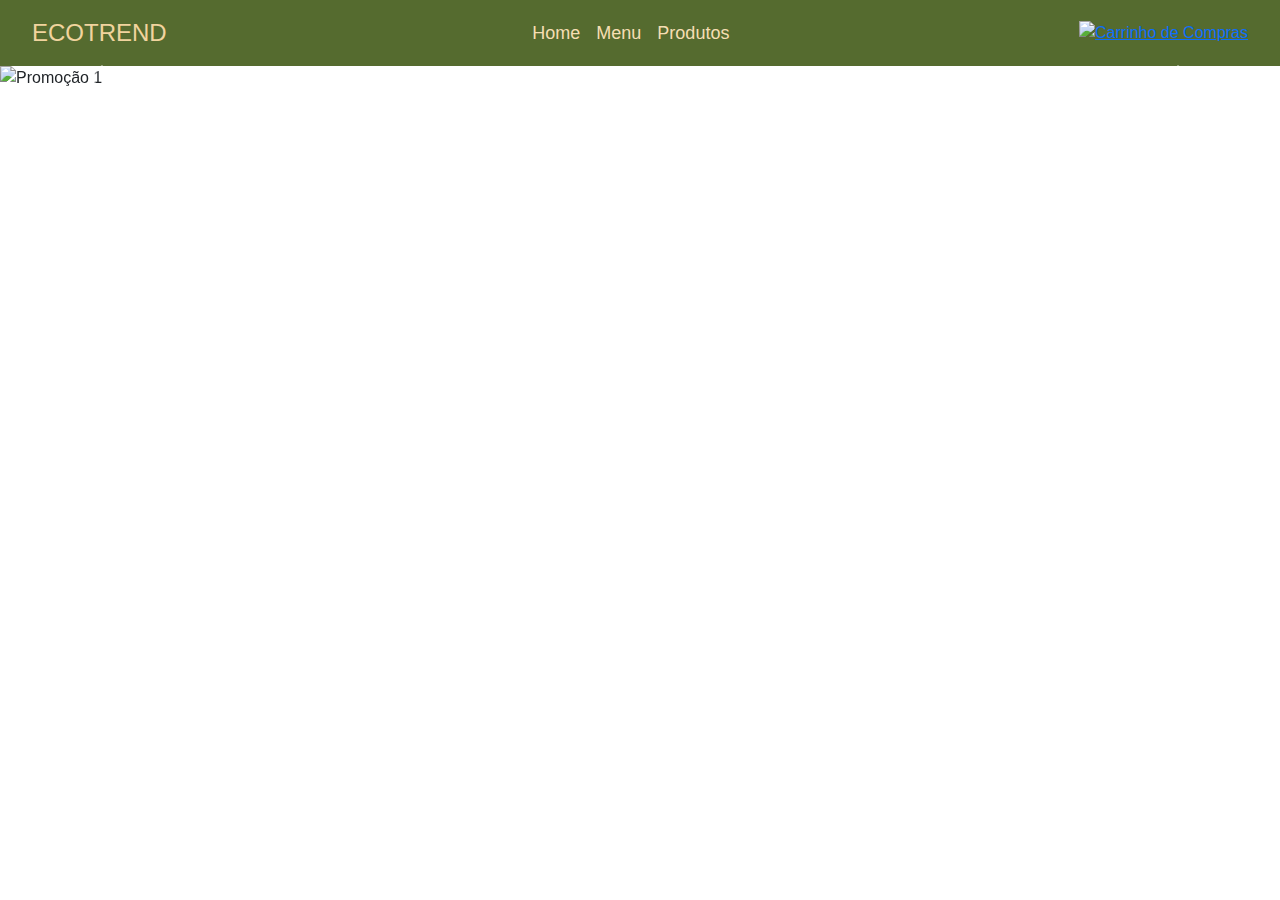
==== index.html @ 64602dff "Começo do trabalho" ====
<!DOCTYPE html>
<html lang="pt-br">
<head>
    <meta charset="UTF-8">
    <meta name="viewport" content="width=device-width, initial-scale=1.0">
    <title>Nome da loja</title>
    <link href="https://cdn.jsdelivr.net/npm/bootstrap@5.3.0/dist/css/bootstrap.min.css" rel="stylesheet">
    <link rel="stylesheet" href="styles.css">
</head>
<body>
    <nav class="navbar navbar-expand-lg navbar-light">
        <div class="container-fluid">
            <a class="navbar-brand" href="#">ECOTREND</a>
            <button class="navbar-toggler" type="button" data-bs-toggle="collapse" data-bs-target="#navbarNav" aria-controls="navbarNav" aria-expanded="false" aria-label="Toggle navigation">
                <span class="navbar-toggler-icon"></span>
            </button>
            <div class="collapse navbar-collapse justify-content-center" id="navbarNav">
                <ul class="navbar-nav">
                    <li class="nav-item">
                        <a class="nav-link" href="#">Home</a>
                    </li>
                    <li class="nav-item">
                        <a class="nav-link" href="#">Menu</a>
                    </li>
                    <li class="nav-item">
                        <a class="nav-link" href="#">Produtos</a>
                    </li>
                </ul>
            </div>
            <div class="d-flex">
                <a href="#">
                    <img src="https://img.icons8.com/ios-filled/50/ffffff/shopping-cart.png" alt="Carrinho de Compras">
                </a>
            </div>
        </div>
    </nav>
    
    <div id="promoCarousel" class="carousel slide" data-bs-ride="carousel">
        <div class="carousel-inner">
            <div class="carousel-item active">
                <img src="https://via.placeholder.com/1200x400.png?text=Promoção+1" class="d-block w-100" alt="Promoção 1">
                <div class="carousel-caption d-none d-md-block">
                    <h5>Promoção Especial de Produtos Sustentáveis</h5>
                    <p>Descontos de até 50% em produtos selecionados.</p>
                </div>
            </div>
            <div class="carousel-item">
                <img src="https://via.placeholder.com/1200x400.png?text=Produto+Em+Destaque" class="d-block w-100" alt="Produto Em Destaque">
                <div class="carousel-caption d-none d-md-block">
                    <h5>Novidade: Produtos 100% Ecológicos</h5>
                    <p>Explore nossa nova linha de produtos totalmente sustentáveis.</p>
                </div>
            </div>
            <div class="carousel-item">
                <img src="https://via.placeholder.com/1200x400.png?text=Promoção+3" class="d-block w-100" alt="Promoção 3">
                <div class="carousel-caption d-none d-md-block">
                    <h5>Frete Grátis</h5>
                    <p>Aproveite frete grátis em todas as compras acima de R$100.</p>
                </div>
            </div>
        </div>
        <button class="carousel-control-prev" type="button" data-bs-target="#promoCarousel" data-bs-slide="prev">
            <span class="carousel-control-prev-icon" aria-hidden="true"></span>
            <span class="visually-hidden">Previous</span>
        </button>
        <button class="carousel-control-next" type="button" data-bs-target="#promoCarousel" data-bs-slide="next">
            <span class="carousel-control-next-icon" aria-hidden="true"></span>
            <span class="visually-hidden">Next</span>
        </button>
    </div>
    <script src="https://cdn.jsdelivr.net/npm/@popperjs/core@2.11.6/dist/umd/popper.min.js"></script>
    <script src="https://cdn.jsdelivr.net/npm/bootstrap@5.3.0/dist/js/bootstrap.min.js"></script>
</body>
</html>
---- styles.css ----
* {
    margin: 0;
    padding: 0;
    box-sizing: border-box;
}

body {
    font-family: 'Segoe UI', Tahoma, Geneva, Verdana, sans-serif;
}

.navbar-expand-lg {
    background-color: #556B2F; 
    padding: 10px 20px;
}

.barra_navegacao {
    display: flex;
    align-items: center;
    justify-content: space-between;
    position: relative;
}

.navbar-brand {
    color: #f1d49e;
    font-size: 24px;
    text-decoration: none; 
}

.navbar-brand:hover {
    color: #f1d49e; 
    text-decoration: none; 
}

.menu-centralizado {
    position: absolute;
    left: 50%;
    transform: translateX(-50%);
}

.menu {
    list-style: none;
    display: flex;
    gap: 2px;
}

.nav-link {
    color: #F5DEB3;
    text-decoration: none;
    font-size: 18px;
}

.nav-link:hover {
    color: #ffffff; 
}

.cart-icon {
    flex: 1;
    text-align: right;
}

.cart-icon img {
    width: 24px;
    height: 24px;
}
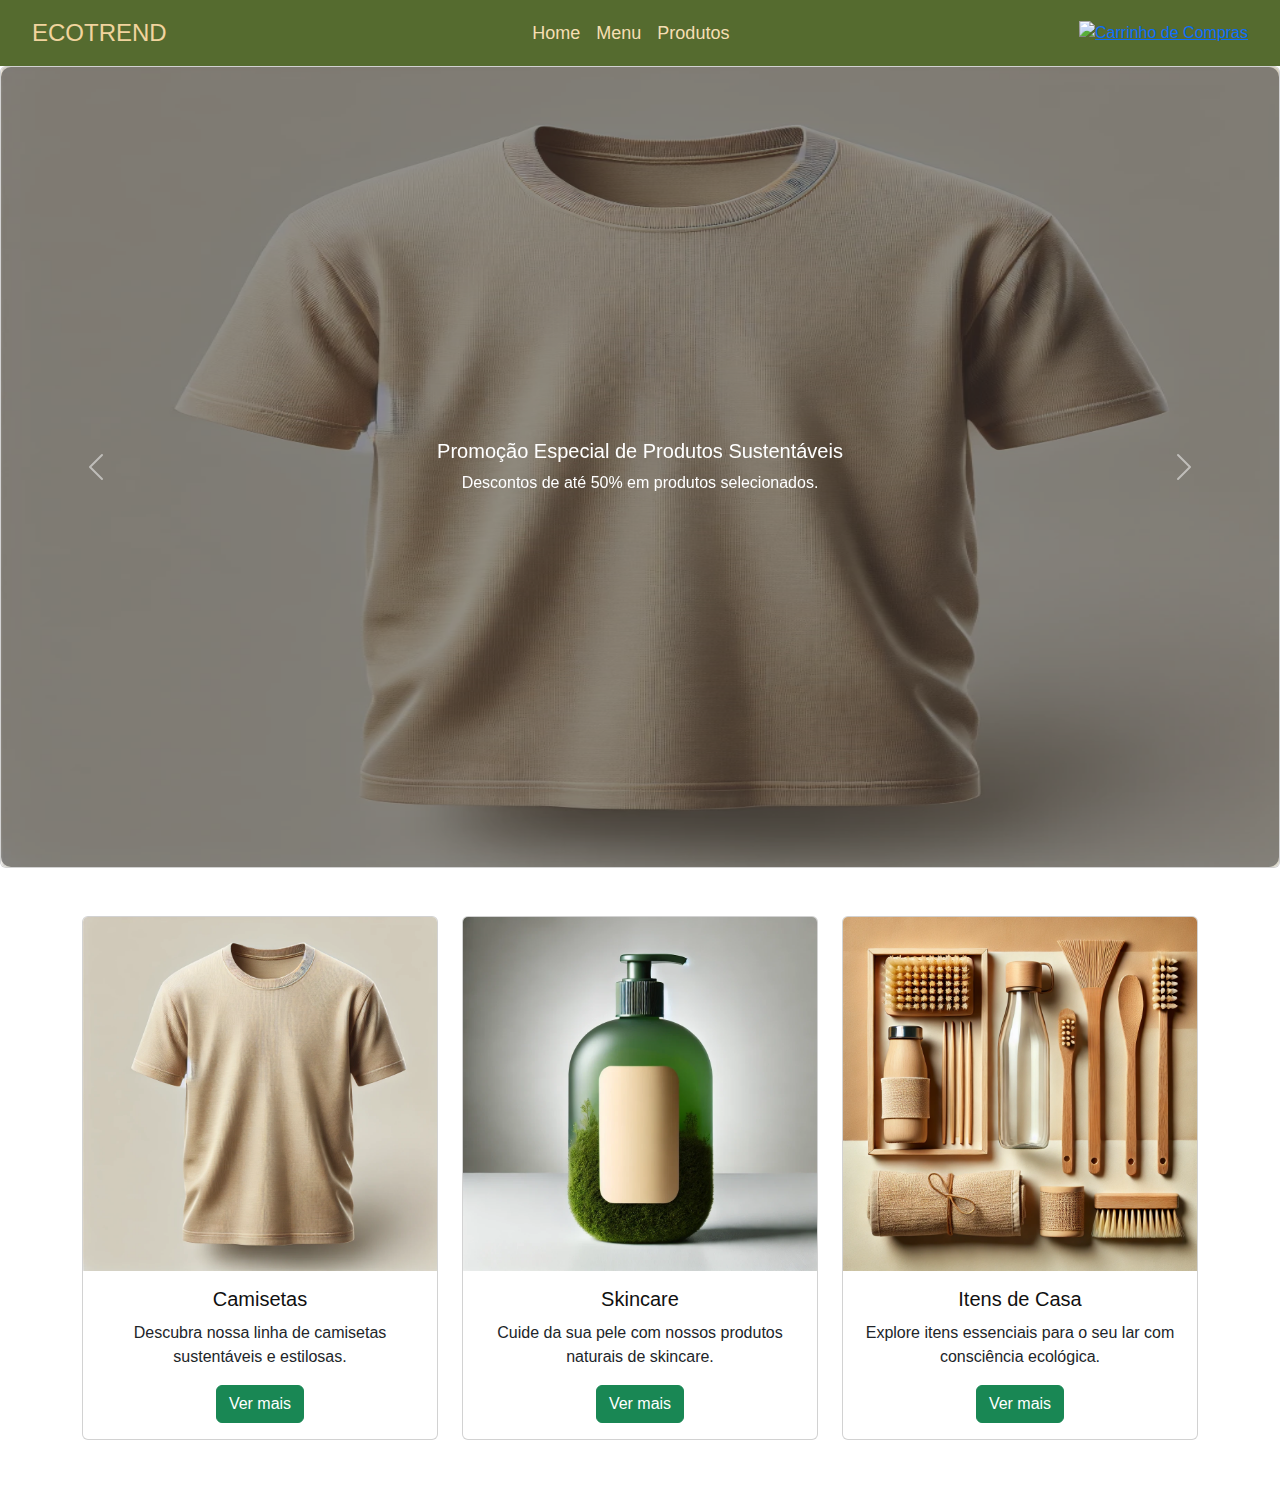
==== commit 859c5c55: "implementação de cards" ====
--- a/index.html
+++ b/index.html
@@ -3,7 +3,7 @@
 <head>
     <meta charset="UTF-8">
     <meta name="viewport" content="width=device-width, initial-scale=1.0">
-    <title>Nome da loja</title>
+    <title>ECOTREND</title>
     <link href="https://cdn.jsdelivr.net/npm/bootstrap@5.3.0/dist/css/bootstrap.min.css" rel="stylesheet">
     <link rel="stylesheet" href="styles.css">
 </head>
@@ -37,28 +37,39 @@
     
     <div id="promoCarousel" class="carousel slide" data-bs-ride="carousel">
         <div class="carousel-inner">
+
             <div class="carousel-item active">
-                <img src="https://via.placeholder.com/1200x400.png?text=Promoção+1" class="d-block w-100" alt="Promoção 1">
-                <div class="carousel-caption d-none d-md-block">
-                    <h5>Promoção Especial de Produtos Sustentáveis</h5>
-                    <p>Descontos de até 50% em produtos selecionados.</p>
+                <div class="card text-white">
+                    <img src="/img/camiseta2.webp" class="card-img" alt="Promoção 1">
+                    <div class="card-img-overlay d-flex flex-column justify-content-center align-items-center">
+                        <h5 class="card-text">Promoção Especial de Produtos Sustentáveis</h5>
+                        <p class="card-text">Descontos de até 50% em produtos selecionados.</p>
+                    </div>
                 </div>
             </div>
+
             <div class="carousel-item">
-                <img src="https://via.placeholder.com/1200x400.png?text=Produto+Em+Destaque" class="d-block w-100" alt="Produto Em Destaque">
-                <div class="carousel-caption d-none d-md-block">
-                    <h5>Novidade: Produtos 100% Ecológicos</h5>
-                    <p>Explore nossa nova linha de produtos totalmente sustentáveis.</p>
+                <div class="card text-white">
+                    <img src="/img/gel_limpeza.webp" class="card-img" alt="Produto Em Destaque">
+                    <div class="card-img-overlay d-flex flex-column justify-content-center align-items-center">
+                        <h5 class="card-text">Novidade: Produtos 100% Ecológicos</h5>
+                        <p class="card-text">Explore nossa nova linha de produtos totalmente sustentáveis.</p>
+                    </div>
                 </div>
             </div>
+
             <div class="carousel-item">
-                <img src="https://via.placeholder.com/1200x400.png?text=Promoção+3" class="d-block w-100" alt="Promoção 3">
-                <div class="carousel-caption d-none d-md-block">
-                    <h5>Frete Grátis</h5>
-                    <p>Aproveite frete grátis em todas as compras acima de R$100.</p>
+                <div class="card text-white">
+                    <img src="/img/itens.webp" class="card-img" alt="Promoção 3">
+                    <div class="card-img-overlay d-flex flex-column justify-content-center align-items-center">
+                        <h5 class="card-text">Frete Grátis</h5>
+                        <p class="card-text">Aproveite frete grátis em todas as compras acima de R$100.</p>
+                    </div>
                 </div>
             </div>
+
         </div>
+
         <button class="carousel-control-prev" type="button" data-bs-target="#promoCarousel" data-bs-slide="prev">
             <span class="carousel-control-prev-icon" aria-hidden="true"></span>
             <span class="visually-hidden">Previous</span>
@@ -68,6 +79,42 @@
             <span class="visually-hidden">Next</span>
         </button>
     </div>
+    <div class="container my-5">
+        <div class="row">
+            <div class="col-md-4">
+                <div class="card">
+                    <img src="/img/camiseta2.webp" class="card-img-top" alt="Camisetas">
+                    <div class="card-body text-center">
+                        <h5 class="card-title">Camisetas</h5>
+                        <p class="card-text">Descubra nossa linha de camisetas sustentáveis e estilosas.</p>
+                        <a href="camisetas.html" class="btn btn-success">Ver mais</a>
+                    </div>
+                </div>
+            </div>
+            <div class="col-md-4">
+                <div class="card">
+                    <img src="/img/gel_limpeza.webp" class="card-img-top" alt="Skincare">
+                    <div class="card-body text-center">
+                        <h5 class="card-title">Skincare</h5>
+                        <p class="card-text">Cuide da sua pele com nossos produtos naturais de skincare.</p>
+                        <a href="#" class="btn btn-success">Ver mais</a>
+                    </div>
+                </div>
+            </div>
+            <div class="col-md-4">
+                <div class="card">
+                    <img src="/img/itens.webp" class="card-img-top" alt="Itens de Casa">
+                    <div class="card-body text-center">
+                        <h5 class="card-title">Itens de Casa</h5>
+                        <p class="card-text">Explore itens essenciais para o seu lar com consciência ecológica.</p>
+                        <a href="#" class="btn btn-success">Ver mais</a>
+                    </div>
+                </div>
+            </div>
+        </div>
+    </div>
+
+
     <script src="https://cdn.jsdelivr.net/npm/@popperjs/core@2.11.6/dist/umd/popper.min.js"></script>
     <script src="https://cdn.jsdelivr.net/npm/bootstrap@5.3.0/dist/js/bootstrap.min.js"></script>
 </body>
--- a/styles.css
+++ b/styles.css
@@ -62,3 +62,21 @@
     width: 24px;
     height: 24px;
 }
+
+.card-img {
+    width: 100%;
+    height: 800px;
+}
+
+.card-img-overlay {
+    background-color: rgba(45, 44, 44, 0.5); 
+    padding: 30px;
+    border-radius: 10px;
+    text-align: center;
+}
+
+.card-title{
+    color: #101010; 
+    margin-bottom: 10px;
+}
+
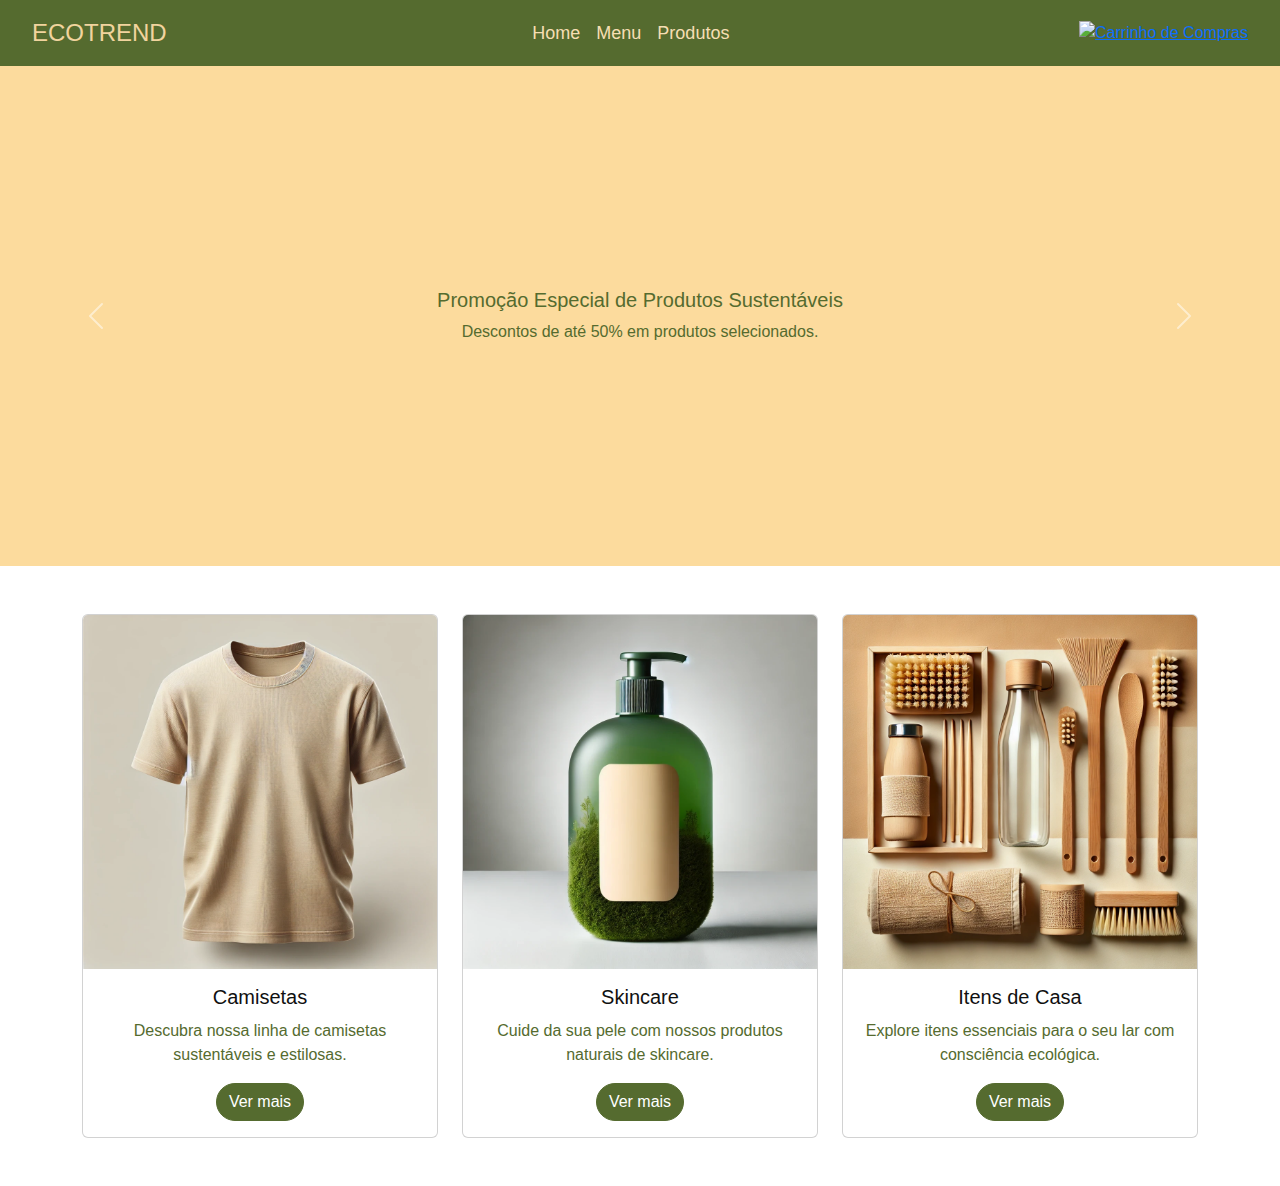
==== commit a95e5ba4: "Estilização do carrosel e da pagina secundaria" ====
--- a/index.html
+++ b/index.html
@@ -38,37 +38,34 @@
     <div id="promoCarousel" class="carousel slide" data-bs-ride="carousel">
         <div class="carousel-inner">
 
-            <div class="carousel-item active">
-                <div class="card text-white">
-                    <img src="/img/camiseta2.webp" class="card-img" alt="Promoção 1">
-                    <div class="card-img-overlay d-flex flex-column justify-content-center align-items-center">
-                        <h5 class="card-text">Promoção Especial de Produtos Sustentáveis</h5>
-                        <p class="card-text">Descontos de até 50% em produtos selecionados.</p>
+            <div id="promoCarousel" class="carousel slide" data-bs-ride="carousel">
+                <div class="carousel-inner">
+        
+                    
+                    <div class="carousel-item active" style="background-color: #fcdb9d; height: 500px;"> <!-- Alterar a cor aqui -->
+                        <div class="d-flex flex-column justify-content-center align-items-center h-100 text-white">
+                            <h5 class="card-text">Promoção Especial de Produtos Sustentáveis</h5>
+                            <p class="card-text">Descontos de até 50% em produtos selecionados.</p>
+                        </div>
                     </div>
+        
+                    
+                    <div class="carousel-item" style="background-color: #fcdb9d; height: 500px;"> <!-- Alterar a cor aqui -->
+                        <div class="d-flex flex-column justify-content-center align-items-center h-100 text-white">
+                            <h5 class="card-text">Novidade: Produtos 100% Ecológicos</h5>
+                            <p class="card-text">Explore nossa nova linha de produtos totalmente sustentáveis.</p>
+                        </div>
+                    </div>
+        
+                    
+                    <div class="carousel-item" style="background-color: #fcdb9d; height: 500px;"> <!-- Alterar a cor aqui -->
+                        <div class="d-flex flex-column justify-content-center align-items-center h-100 text-white">
+                            <h5 class="card-text">Frete Grátis</h5>
+                            <p class="card-text">Aproveite frete grátis em todas as compras acima de R$100.</p>
+                        </div>
+                    </div>
+        
                 </div>
-            </div>
-
-            <div class="carousel-item">
-                <div class="card text-white">
-                    <img src="/img/gel_limpeza.webp" class="card-img" alt="Produto Em Destaque">
-                    <div class="card-img-overlay d-flex flex-column justify-content-center align-items-center">
-                        <h5 class="card-text">Novidade: Produtos 100% Ecológicos</h5>
-                        <p class="card-text">Explore nossa nova linha de produtos totalmente sustentáveis.</p>
-                    </div>
-                </div>
-            </div>
-
-            <div class="carousel-item">
-                <div class="card text-white">
-                    <img src="/img/itens.webp" class="card-img" alt="Promoção 3">
-                    <div class="card-img-overlay d-flex flex-column justify-content-center align-items-center">
-                        <h5 class="card-text">Frete Grátis</h5>
-                        <p class="card-text">Aproveite frete grátis em todas as compras acima de R$100.</p>
-                    </div>
-                </div>
-            </div>
-
-        </div>
 
         <button class="carousel-control-prev" type="button" data-bs-target="#promoCarousel" data-bs-slide="prev">
             <span class="carousel-control-prev-icon" aria-hidden="true"></span>
--- a/styles.css
+++ b/styles.css
@@ -63,9 +63,10 @@
     height: 24px;
 }
 
-.card-img {
-    width: 100%;
-    height: 800px;
+
+
+.card-text{
+    color: #556B2F;
 }
 
 .card-img-overlay {
@@ -80,3 +81,21 @@
     margin-bottom: 10px;
 }
 
+
+.camisetashtml{
+    background-color: #F5DEB3;
+}
+
+.card-preco{
+    color: #101010;
+}
+
+.btn{
+    background-color: #556B2F;
+    border-color: #556B2F;
+    border-radius:20px;
+}
+
+.btn-success:hover{
+   background-color: #556B2F;
+}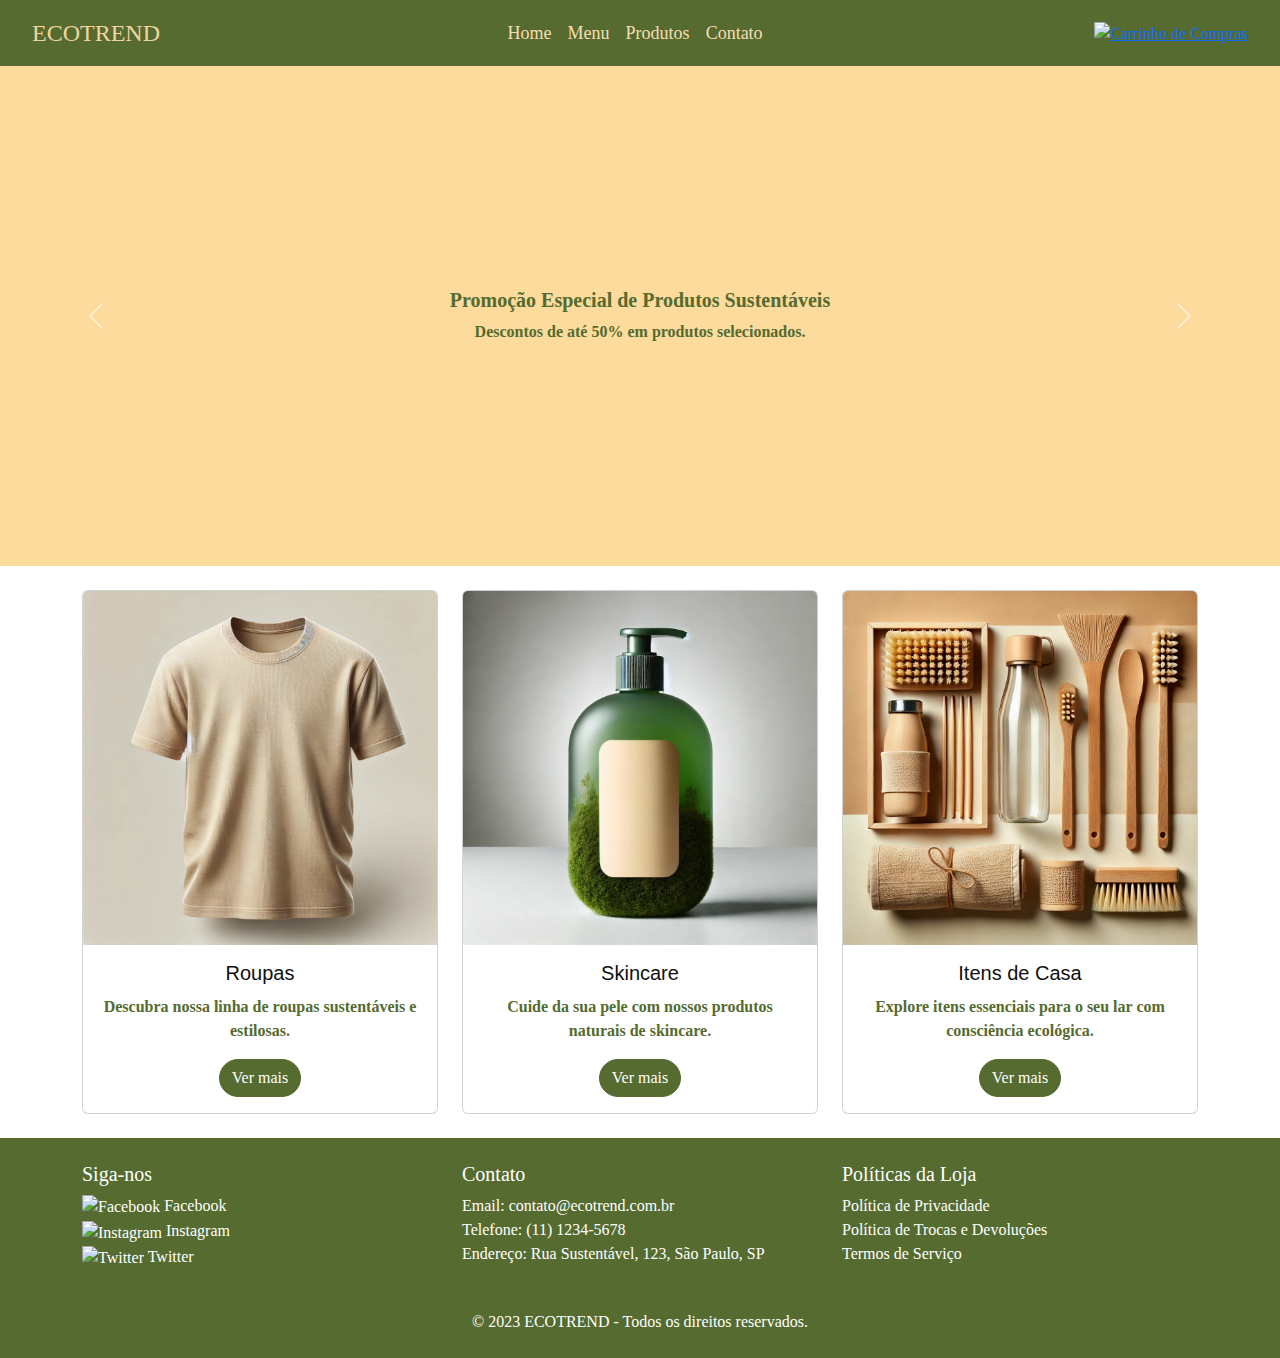
==== commit 82b26972: "Finalização do site" ====
--- a/index.html
+++ b/index.html
@@ -25,6 +25,9 @@
                     <li class="nav-item">
                         <a class="nav-link" href="#">Produtos</a>
                     </li>
+                    <li class="nav-item">
+                        <a class="nav-link" href="contatos.html">Contato</a>
+                    </li>
                 </ul>
             </div>
             <div class="d-flex">
@@ -37,35 +40,27 @@
     
     <div id="promoCarousel" class="carousel slide" data-bs-ride="carousel">
         <div class="carousel-inner">
+            <div class="carousel-item active" style="background-color: #fcdb9d; height: 500px;"> 
+                <div class="d-flex flex-column justify-content-center align-items-center h-100 text-white">
+                    <h5 class="card-text">Promoção Especial de Produtos Sustentáveis</h5>
+                    <p class="card-text">Descontos de até 50% em produtos selecionados.</p>
+                </div>
+            </div>
 
-            <div id="promoCarousel" class="carousel slide" data-bs-ride="carousel">
-                <div class="carousel-inner">
-        
-                    
-                    <div class="carousel-item active" style="background-color: #fcdb9d; height: 500px;"> <!-- Alterar a cor aqui -->
-                        <div class="d-flex flex-column justify-content-center align-items-center h-100 text-white">
-                            <h5 class="card-text">Promoção Especial de Produtos Sustentáveis</h5>
-                            <p class="card-text">Descontos de até 50% em produtos selecionados.</p>
-                        </div>
-                    </div>
-        
-                    
-                    <div class="carousel-item" style="background-color: #fcdb9d; height: 500px;"> <!-- Alterar a cor aqui -->
-                        <div class="d-flex flex-column justify-content-center align-items-center h-100 text-white">
-                            <h5 class="card-text">Novidade: Produtos 100% Ecológicos</h5>
-                            <p class="card-text">Explore nossa nova linha de produtos totalmente sustentáveis.</p>
-                        </div>
-                    </div>
-        
-                    
-                    <div class="carousel-item" style="background-color: #fcdb9d; height: 500px;"> <!-- Alterar a cor aqui -->
-                        <div class="d-flex flex-column justify-content-center align-items-center h-100 text-white">
-                            <h5 class="card-text">Frete Grátis</h5>
-                            <p class="card-text">Aproveite frete grátis em todas as compras acima de R$100.</p>
-                        </div>
-                    </div>
-        
+            <div class="carousel-item" style="background-color: #fcdb9d; height: 500px;">  
+                <div class="d-flex flex-column justify-content-center align-items-center h-100 text-white">
+                    <h5 class="card-text">Novidade: Produtos 100% Ecológicos</h5>
+                    <p class="card-text">Explore nossa nova linha de produtos totalmente sustentáveis.</p>
                 </div>
+            </div>
+
+            <div class="carousel-item" style="background-color: #fcdb9d; height: 500px;">
+                <div class="d-flex flex-column justify-content-center align-items-center h-100 text-white">
+                    <h5 class="card-text">Frete Grátis</h5>
+                    <p class="card-text">Aproveite frete grátis em todas as compras acima de R$100.</p>
+                </div>
+            </div>
+        </div>
 
         <button class="carousel-control-prev" type="button" data-bs-target="#promoCarousel" data-bs-slide="prev">
             <span class="carousel-control-prev-icon" aria-hidden="true"></span>
@@ -76,14 +71,16 @@
             <span class="visually-hidden">Next</span>
         </button>
     </div>
-    <div class="container my-5">
+
+    
+    <div class="container my-4">
         <div class="row">
             <div class="col-md-4">
                 <div class="card">
                     <img src="/img/camiseta2.webp" class="card-img-top" alt="Camisetas">
                     <div class="card-body text-center">
-                        <h5 class="card-title">Camisetas</h5>
-                        <p class="card-text">Descubra nossa linha de camisetas sustentáveis e estilosas.</p>
+                        <h5 class="card-title">Roupas</h5>
+                        <p class="card-text">Descubra nossa linha de roupas sustentáveis e estilosas.</p>
                         <a href="camisetas.html" class="btn btn-success">Ver mais</a>
                     </div>
                 </div>
@@ -94,7 +91,7 @@
                     <div class="card-body text-center">
                         <h5 class="card-title">Skincare</h5>
                         <p class="card-text">Cuide da sua pele com nossos produtos naturais de skincare.</p>
-                        <a href="#" class="btn btn-success">Ver mais</a>
+                        <a href="skincare.html" class="btn btn-success">Ver mais</a>
                     </div>
                 </div>
             </div>
@@ -104,15 +101,52 @@
                     <div class="card-body text-center">
                         <h5 class="card-title">Itens de Casa</h5>
                         <p class="card-text">Explore itens essenciais para o seu lar com consciência ecológica.</p>
-                        <a href="#" class="btn btn-success">Ver mais</a>
+                        <a href="casa.html" class="btn btn-success">Ver mais</a>
                     </div>
                 </div>
             </div>
         </div>
     </div>
 
+    
+</body>
+<footer class="custom-footer text-white py-4">
+    <div class="container">
+        <div class="row">
+            <div class="col-md-4">
+                <h5>Siga-nos</h5>
+                <ul class="list-unstyled">
+                    <li><a href="#" class="text-white text-decoration-none"><img src="https://img.icons8.com/ios-filled/24/ffffff/facebook.png" alt="Facebook"> Facebook</a></li>
+                    <li><a href="#" class="text-white text-decoration-none"><img src="https://img.icons8.com/ios-filled/24/ffffff/instagram-new.png" alt="Instagram"> Instagram</a></li>
+                    <li><a href="#" class="text-white text-decoration-none"><img src="https://img.icons8.com/ios-filled/24/ffffff/twitter.png" alt="Twitter"> Twitter</a></li>
+                </ul>
+            </div>
+
+            <div class="col-md-4">
+                <h5>Contato</h5>
+                <ul class="list-unstyled">
+                    <li>Email: contato@ecotrend.com.br</li>
+                    <li>Telefone: (11) 1234-5678</li>
+                    <li>Endereço: Rua Sustentável, 123, São Paulo, SP</li>
+                </ul>
+            </div>
+            <div class="col-md-4">
+                <h5>Políticas da Loja</h5>
+                <ul class="list-unstyled">
+                    <li><a href="#" class="text-white text-decoration-none">Política de Privacidade</a></li>
+                    <li><a href="#" class="text-white text-decoration-none">Política de Trocas e Devoluções</a></li>
+                    <li><a href="#" class="text-white text-decoration-none">Termos de Serviço</a></li>
+                </ul>
+            </div>
+        </div>
+
+        <div class="text-center mt-4">
+            <p class="mb-0">© 2023 ECOTREND - Todos os direitos reservados.</p>
+        </div>
+    </div>
+</footer>
 
     <script src="https://cdn.jsdelivr.net/npm/@popperjs/core@2.11.6/dist/umd/popper.min.js"></script>
     <script src="https://cdn.jsdelivr.net/npm/bootstrap@5.3.0/dist/js/bootstrap.min.js"></script>
-</body>
+</footer>
 </html>
--- a/styles.css
+++ b/styles.css
@@ -1,3 +1,7 @@
+
+
+
+
 * {
     margin: 0;
     padding: 0;
@@ -5,7 +9,8 @@
 }
 
 body {
-    font-family: 'Segoe UI', Tahoma, Geneva, Verdana, sans-serif;
+    font-family: "Nanum Myeongjo", serif;
+    font-weight: 400;
 }
 
 .navbar-expand-lg {
@@ -67,6 +72,8 @@
 
 .card-text{
     color: #556B2F;
+    font-family: "Nanum Myeongjo", serif;
+    font-weight: 700;
 }
 
 .card-img-overlay {
@@ -79,6 +86,7 @@
 .card-title{
     color: #101010; 
     margin-bottom: 10px;
+    font-family:'Segoe UI', Tahoma, Geneva, Verdana, sans-serif;
 }
 
 
@@ -88,6 +96,9 @@
 
 .card-preco{
     color: #101010;
+    font-family:'Segoe UI', Tahoma, Geneva, Verdana, sans-serif;
+    font-weight: 500;
+    font-size: 19px;
 }
 
 .btn{
@@ -98,4 +109,30 @@
 
 .btn-success:hover{
    background-color: #556B2F;
-}+}
+
+form {
+    max-width: 600px;
+    margin: 0 auto;
+}
+
+h2 {
+    margin-bottom: 30px;
+}
+
+.contatos{
+    background-color: #F5DEB3;
+    font-family: "Nanum Myeongjo", serif;
+}
+
+#titulo_contatos{
+    color: #556B2F;
+}
+
+
+.custom-footer{
+    background-color: #556B2F; 
+}
+
+
+@import url('https://fonts.googleapis.com/css2?family=Nanum+Myeongjo:wght@400;700;800&display=swap');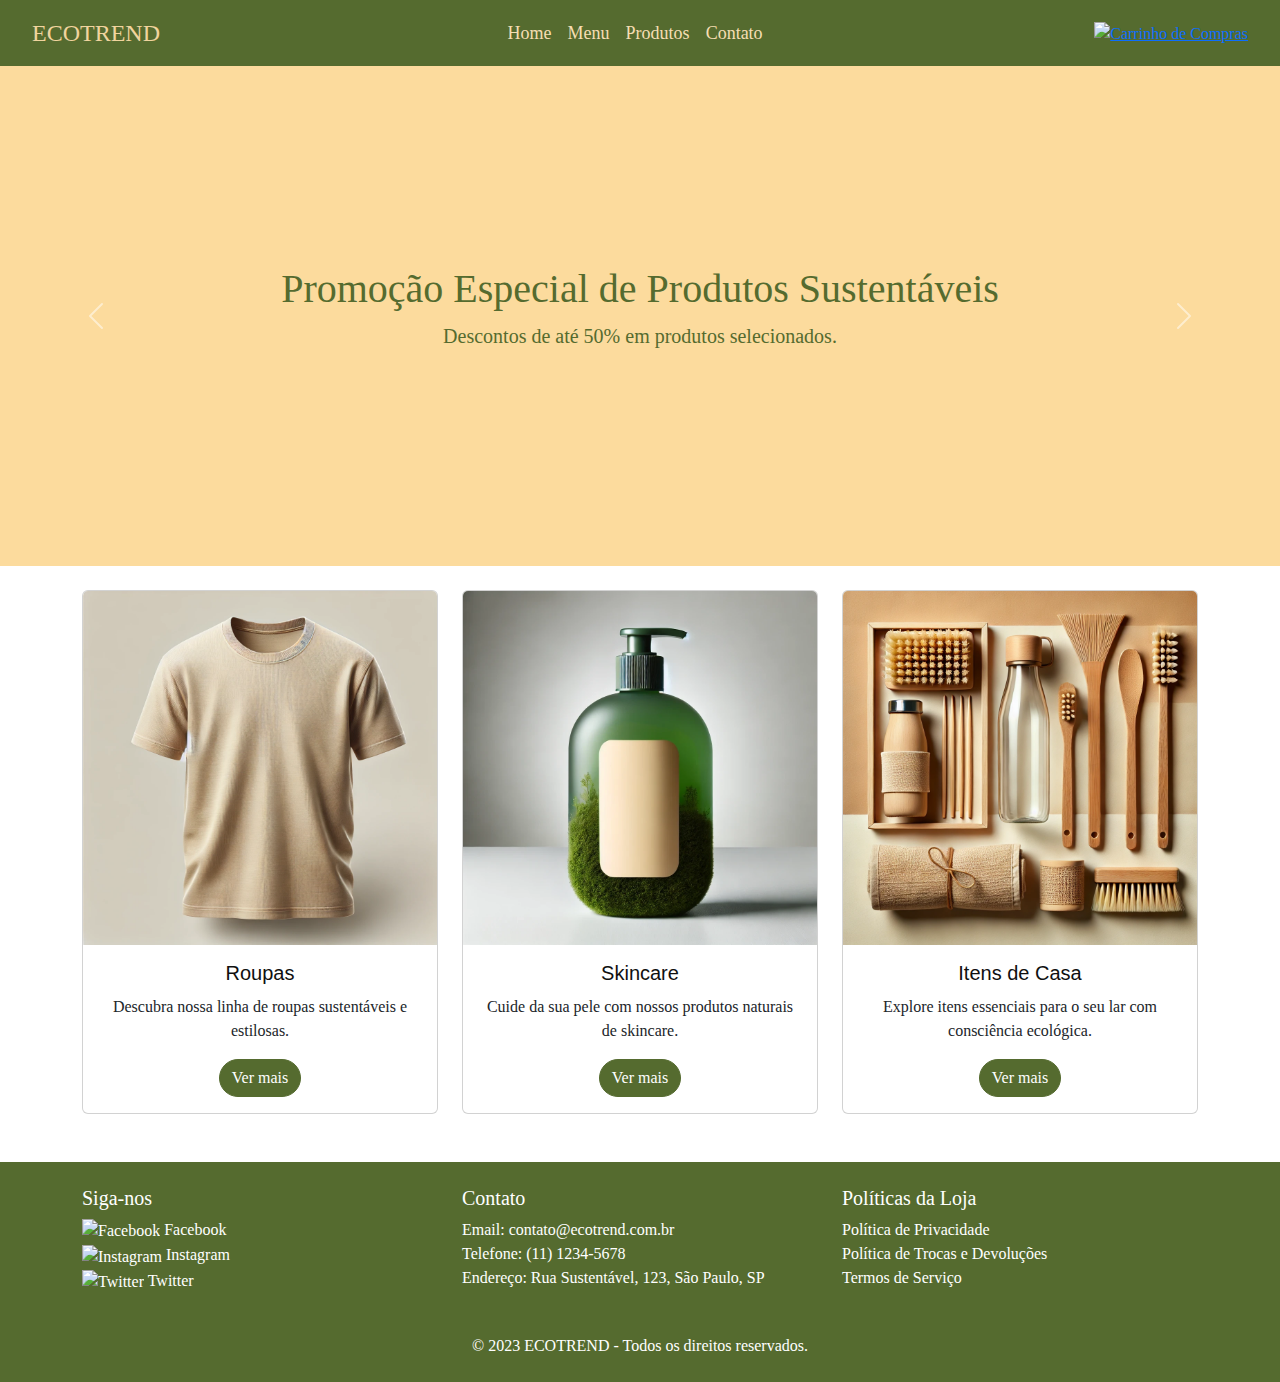
==== commit 15cef6aa: "A implemnetação de acessibilidade" ====
--- a/index.html
+++ b/index.html
@@ -37,27 +37,27 @@
             </div>
         </div>
     </nav>
-    
+
     <div id="promoCarousel" class="carousel slide" data-bs-ride="carousel">
         <div class="carousel-inner">
             <div class="carousel-item active" style="background-color: #fcdb9d; height: 500px;"> 
-                <div class="d-flex flex-column justify-content-center align-items-center h-100 text-white">
-                    <h5 class="card-text">Promoção Especial de Produtos Sustentáveis</h5>
-                    <p class="card-text">Descontos de até 50% em produtos selecionados.</p>
+                <div class="d-flex flex-column justify-content-center align-items-center h-100 text-center texto_carrosel">
+                    <h5 class="display-5">Promoção Especial de Produtos Sustentáveis</h5>
+                    <p class="lead">Descontos de até 50% em produtos selecionados.</p>
                 </div>
             </div>
 
             <div class="carousel-item" style="background-color: #fcdb9d; height: 500px;">  
-                <div class="d-flex flex-column justify-content-center align-items-center h-100 text-white">
-                    <h5 class="card-text">Novidade: Produtos 100% Ecológicos</h5>
-                    <p class="card-text">Explore nossa nova linha de produtos totalmente sustentáveis.</p>
+                <div class="d-flex flex-column justify-content-center align-items-center h-100 text-center texto_carrosel">
+                    <h5 class="display-5">Novidade: Produtos 100% Ecológicos</h5>
+                    <p class="lead">Explore nossa nova linha de produtos totalmente sustentáveis.</p>
                 </div>
             </div>
 
             <div class="carousel-item" style="background-color: #fcdb9d; height: 500px;">
-                <div class="d-flex flex-column justify-content-center align-items-center h-100 text-white">
-                    <h5 class="card-text">Frete Grátis</h5>
-                    <p class="card-text">Aproveite frete grátis em todas as compras acima de R$100.</p>
+                <div class="d-flex flex-column justify-content-center align-items-center h-100 text-center texto_carrosel">
+                    <h5 class="display-5">Frete Grátis</h5>
+                    <p class="lead">Aproveite frete grátis em todas as compras acima de R$100.</p>
                 </div>
             </div>
         </div>
@@ -72,12 +72,12 @@
         </button>
     </div>
 
-    
+    <!-- Cards -->
     <div class="container my-4">
         <div class="row">
-            <div class="col-md-4">
+            <div class="col-md-4 mb-4">
                 <div class="card">
-                    <img src="/img/camiseta2.webp" class="card-img-top" alt="Camisetas">
+                    <img src="/img/camiseta2.webp" class="card-img-top img-fluid" alt="Camisetas">
                     <div class="card-body text-center">
                         <h5 class="card-title">Roupas</h5>
                         <p class="card-text">Descubra nossa linha de roupas sustentáveis e estilosas.</p>
@@ -85,9 +85,9 @@
                     </div>
                 </div>
             </div>
-            <div class="col-md-4">
+            <div class="col-md-4 mb-4">
                 <div class="card">
-                    <img src="/img/gel_limpeza.webp" class="card-img-top" alt="Skincare">
+                    <img src="/img/gel_limpeza.webp" class="card-img-top img-fluid" alt="Skincare">
                     <div class="card-body text-center">
                         <h5 class="card-title">Skincare</h5>
                         <p class="card-text">Cuide da sua pele com nossos produtos naturais de skincare.</p>
@@ -95,9 +95,9 @@
                     </div>
                 </div>
             </div>
-            <div class="col-md-4">
+            <div class="col-md-4 mb-4">
                 <div class="card">
-                    <img src="/img/itens.webp" class="card-img-top" alt="Itens de Casa">
+                    <img src="/img/itens.webp" class="card-img-top img-fluid" alt="Itens de Casa">
                     <div class="card-body text-center">
                         <h5 class="card-title">Itens de Casa</h5>
                         <p class="card-text">Explore itens essenciais para o seu lar com consciência ecológica.</p>
@@ -108,45 +108,45 @@
         </div>
     </div>
 
-    
-</body>
-<footer class="custom-footer text-white py-4">
-    <div class="container">
-        <div class="row">
-            <div class="col-md-4">
-                <h5>Siga-nos</h5>
-                <ul class="list-unstyled">
-                    <li><a href="#" class="text-white text-decoration-none"><img src="https://img.icons8.com/ios-filled/24/ffffff/facebook.png" alt="Facebook"> Facebook</a></li>
-                    <li><a href="#" class="text-white text-decoration-none"><img src="https://img.icons8.com/ios-filled/24/ffffff/instagram-new.png" alt="Instagram"> Instagram</a></li>
-                    <li><a href="#" class="text-white text-decoration-none"><img src="https://img.icons8.com/ios-filled/24/ffffff/twitter.png" alt="Twitter"> Twitter</a></li>
-                </ul>
+    <!-- Footer -->
+    <footer class="custom-footer text-white py-4">
+        <div class="container">
+            <div class="row">
+                <div class="col-md-4 text-center text-md-start">
+                    <h5>Siga-nos</h5>
+                    <ul class="list-unstyled">
+                        <li><a href="#" class="text-white text-decoration-none"><img src="https://img.icons8.com/ios-filled/24/ffffff/facebook.png" alt="Facebook"> Facebook</a></li>
+                        <li><a href="#" class="text-white text-decoration-none"><img src="https://img.icons8.com/ios-filled/24/ffffff/instagram-new.png" alt="Instagram"> Instagram</a></li>
+                        <li><a href="#" class="text-white text-decoration-none"><img src="https://img.icons8.com/ios-filled/24/ffffff/twitter.png" alt="Twitter"> Twitter</a></li>
+                    </ul>
+                </div>
+
+                <div class="col-md-4 text-center text-md-start">
+                    <h5>Contato</h5>
+                    <ul class="list-unstyled">
+                        <li>Email: contato@ecotrend.com.br</li>
+                        <li>Telefone: (11) 1234-5678</li>
+                        <li>Endereço: Rua Sustentável, 123, São Paulo, SP</li>
+                    </ul>
+                </div>
+
+                <div class="col-md-4 text-center text-md-start">
+                    <h5>Políticas da Loja</h5>
+                    <ul class="list-unstyled">
+                        <li><a href="#" class="text-white text-decoration-none">Política de Privacidade</a></li>
+                        <li><a href="#" class="text-white text-decoration-none">Política de Trocas e Devoluções</a></li>
+                        <li><a href="#" class="text-white text-decoration-none">Termos de Serviço</a></li>
+                    </ul>
+                </div>
             </div>
 
-            <div class="col-md-4">
-                <h5>Contato</h5>
-                <ul class="list-unstyled">
-                    <li>Email: contato@ecotrend.com.br</li>
-                    <li>Telefone: (11) 1234-5678</li>
-                    <li>Endereço: Rua Sustentável, 123, São Paulo, SP</li>
-                </ul>
-            </div>
-            <div class="col-md-4">
-                <h5>Políticas da Loja</h5>
-                <ul class="list-unstyled">
-                    <li><a href="#" class="text-white text-decoration-none">Política de Privacidade</a></li>
-                    <li><a href="#" class="text-white text-decoration-none">Política de Trocas e Devoluções</a></li>
-                    <li><a href="#" class="text-white text-decoration-none">Termos de Serviço</a></li>
-                </ul>
+            <div class="text-center mt-4">
+                <p class="mb-0">© 2023 ECOTREND - Todos os direitos reservados.</p>
             </div>
         </div>
-
-        <div class="text-center mt-4">
-            <p class="mb-0">© 2023 ECOTREND - Todos os direitos reservados.</p>
-        </div>
-    </div>
-</footer>
+    </footer>
 
     <script src="https://cdn.jsdelivr.net/npm/@popperjs/core@2.11.6/dist/umd/popper.min.js"></script>
     <script src="https://cdn.jsdelivr.net/npm/bootstrap@5.3.0/dist/js/bootstrap.min.js"></script>
-</footer>
+</body>
 </html>
--- a/styles.css
+++ b/styles.css
@@ -1,7 +1,3 @@
-
-
-
-
 * {
     margin: 0;
     padding: 0;
@@ -70,7 +66,7 @@
 
 
 
-.card-text{
+.texto_carrosel{
     color: #556B2F;
     font-family: "Nanum Myeongjo", serif;
     font-weight: 700;
@@ -134,5 +130,36 @@
     background-color: #556B2F; 
 }
 
+@media (max-width: 768px) {
+    /* Ajusta o alinhamento do texto no rodapé para telas pequenas */
+    .custom-footer .text-md-start {
+        text-align: center !important;
+    }
+
+    /* Ajusta o tamanho da fonte no carrossel em telas pequenas */
+    .carousel-inner h5 {
+        font-size: 1.5rem;
+    }
+
+    .carousel-inner p {
+        font-size: 1rem;
+    }
+}
+
+@media (min-width: 769px) {
+    /* Alinhamento padrão em telas grandes */
+    .custom-footer .text-md-start {
+        text-align: left !important;
+    }
+
+    /* Tamanho da fonte em telas grandes */
+    .carousel-inner h5 {
+        font-size: 2.5rem;
+    }
+
+    .carousel-inner p {
+        font-size: 1.25rem;
+    }
+}
 
 @import url('https://fonts.googleapis.com/css2?family=Nanum+Myeongjo:wght@400;700;800&display=swap');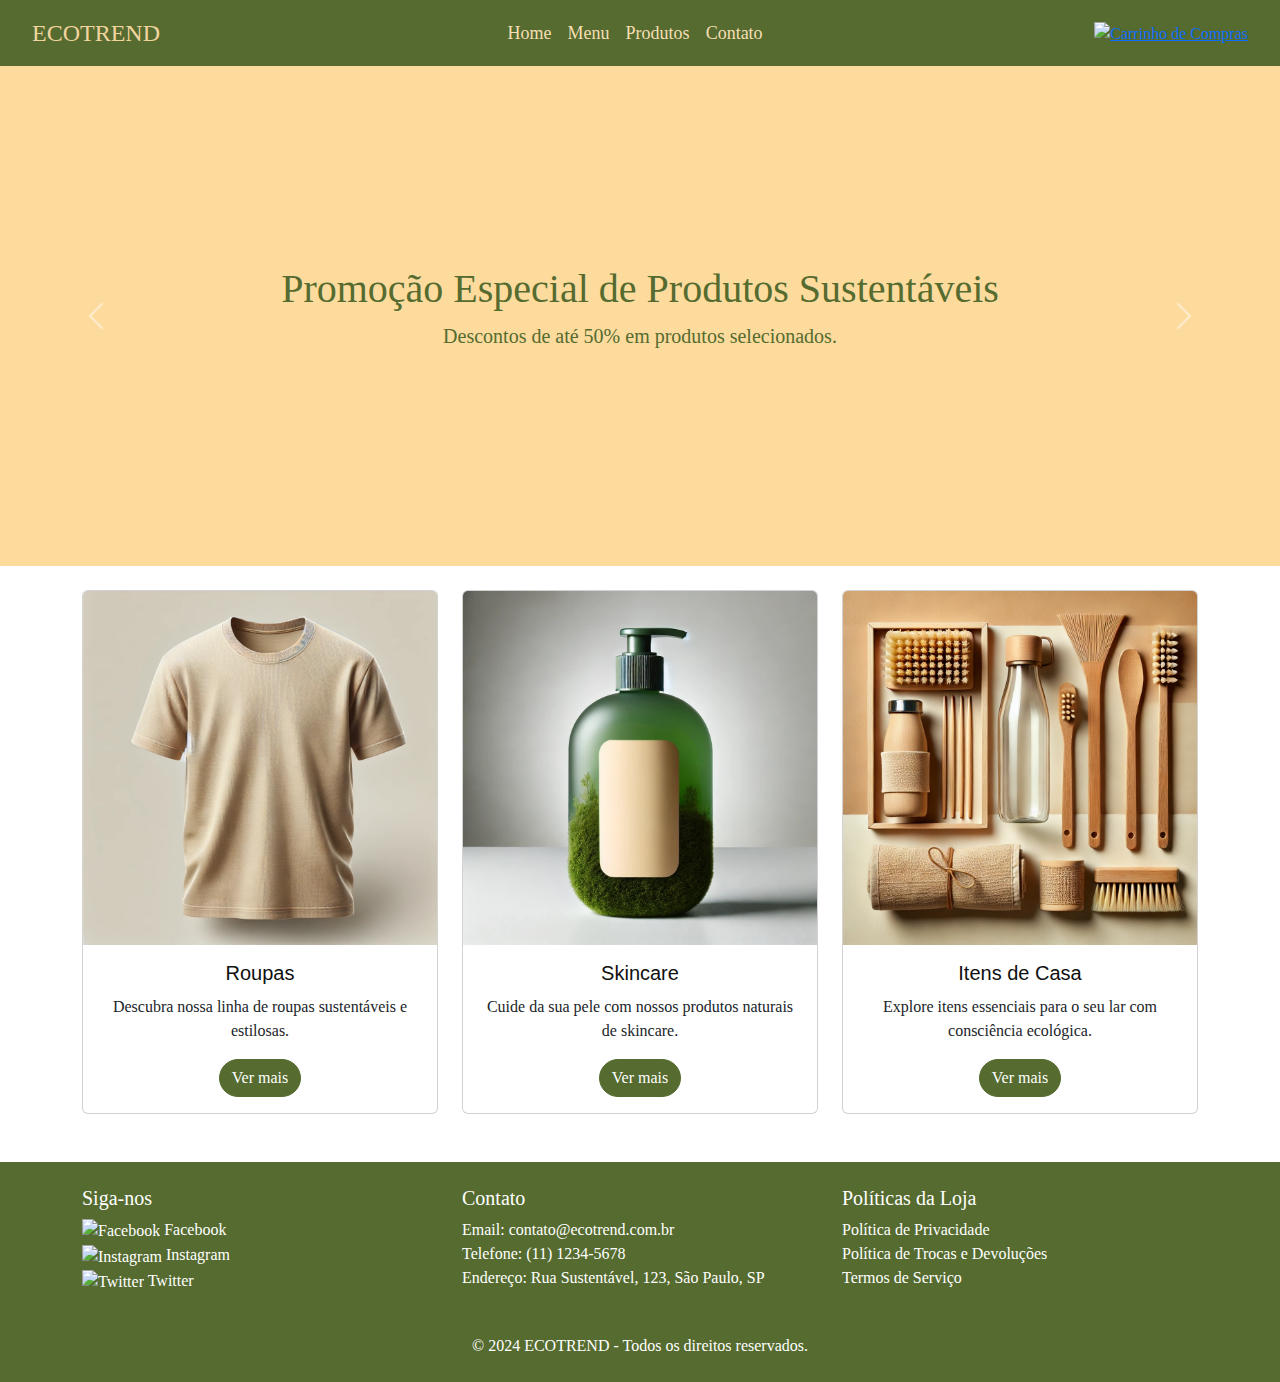
==== commit f7ebeb05: "pequenas mudanças" ====
--- a/index.html
+++ b/index.html
@@ -72,7 +72,7 @@
         </button>
     </div>
 
-    <!-- Cards -->
+
     <div class="container my-4">
         <div class="row">
             <div class="col-md-4 mb-4">
@@ -108,7 +108,6 @@
         </div>
     </div>
 
-    <!-- Footer -->
     <footer class="custom-footer text-white py-4">
         <div class="container">
             <div class="row">
@@ -141,7 +140,7 @@
             </div>
 
             <div class="text-center mt-4">
-                <p class="mb-0">© 2023 ECOTREND - Todos os direitos reservados.</p>
+                <p class="mb-0">© 2024 ECOTREND - Todos os direitos reservados.</p>
             </div>
         </div>
     </footer>
